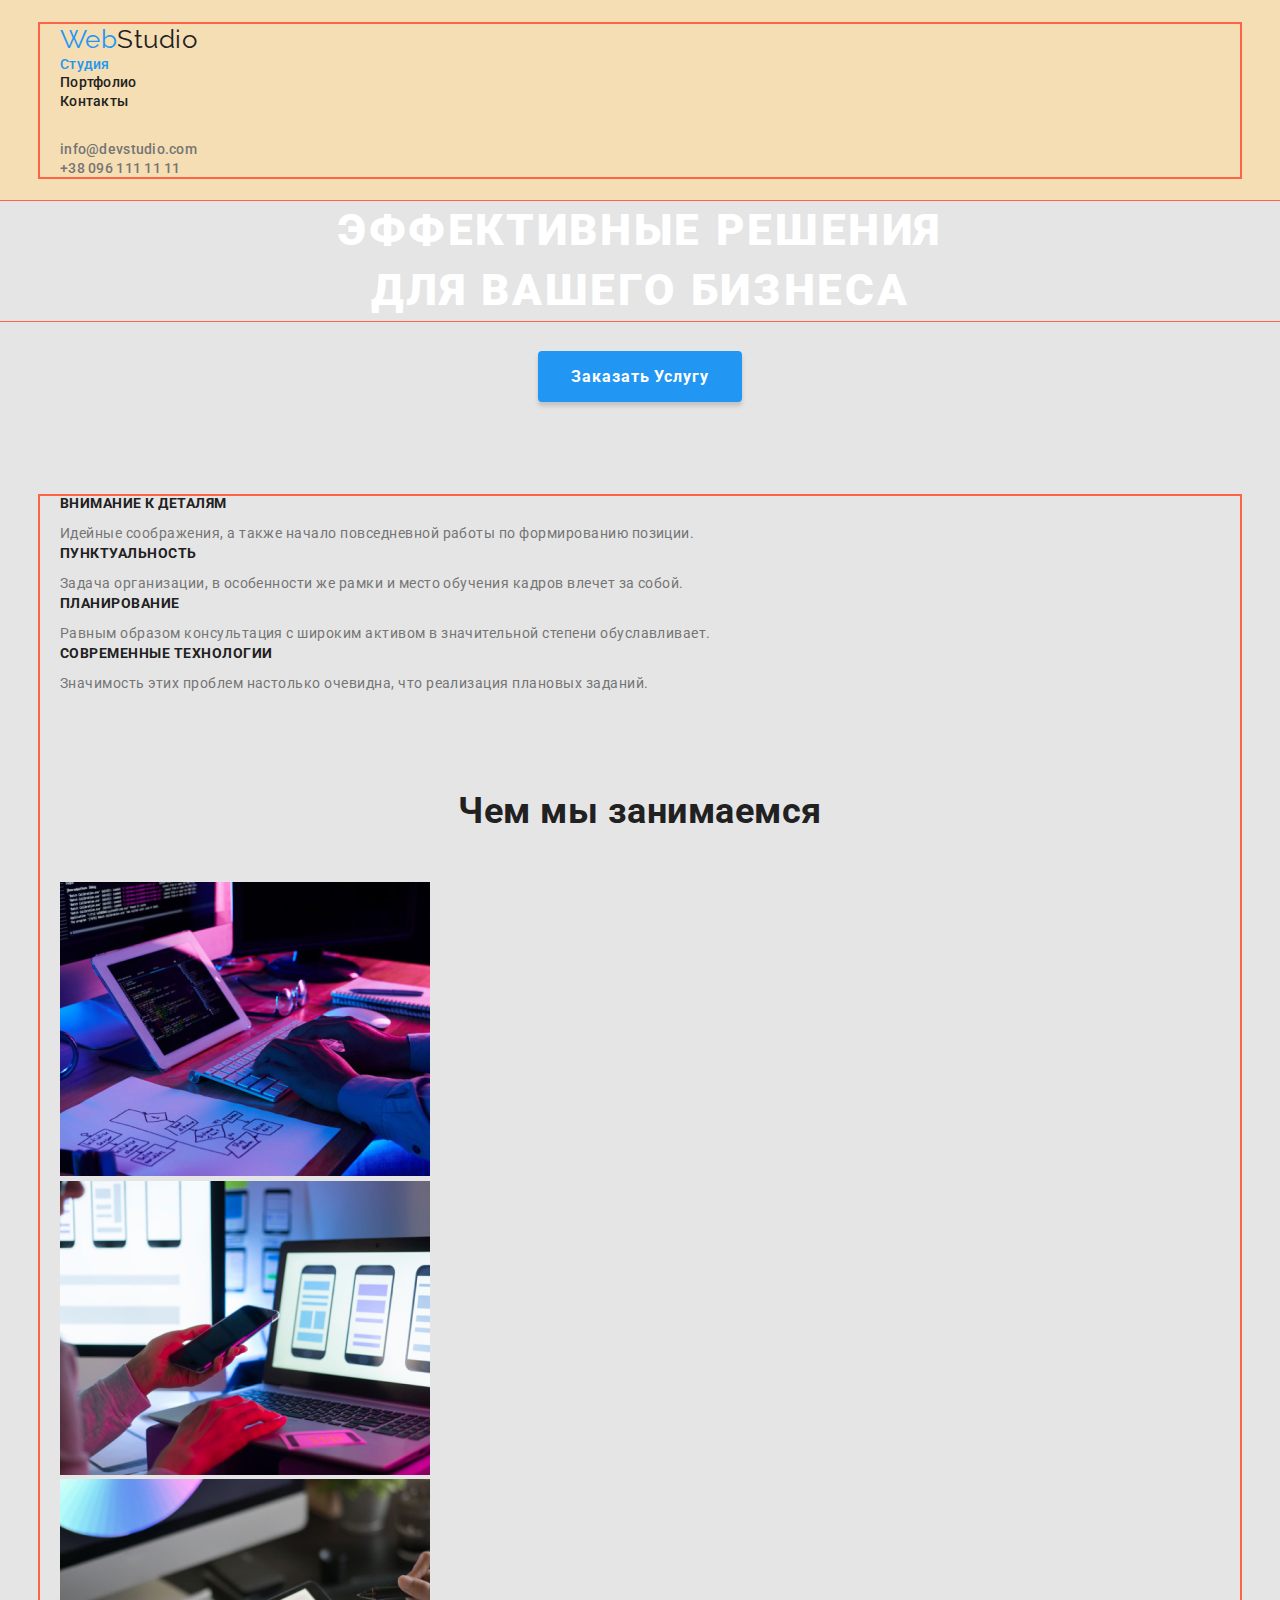
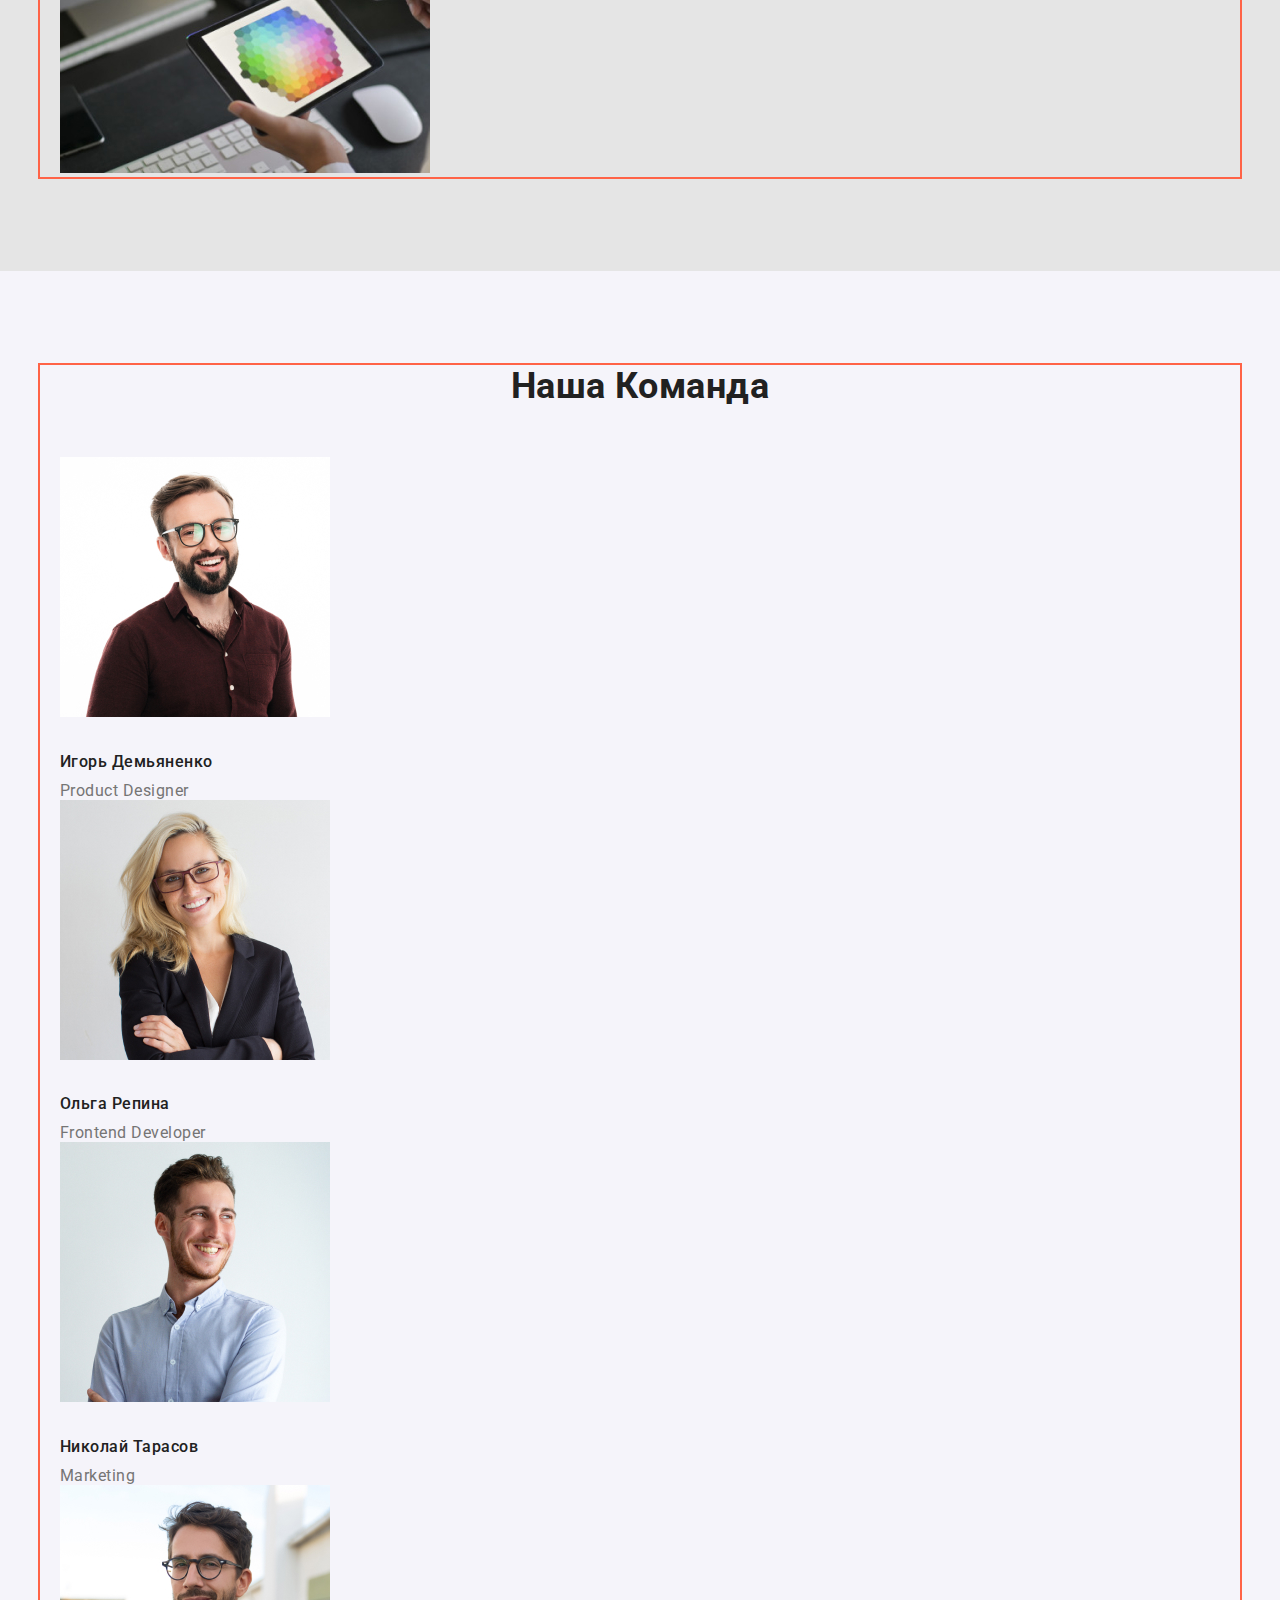
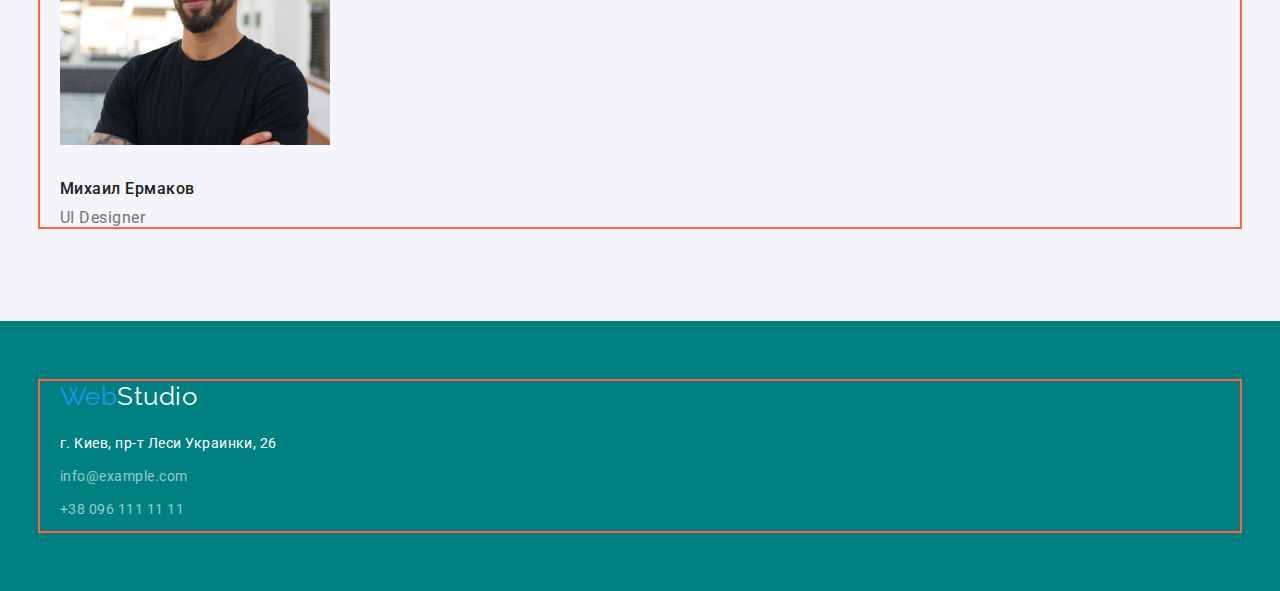
==== index.html @ 18d510da "Геометрия начата" ====
<!DOCTYPE html>
<html lang="ru">
	<head>
		<meta charset="UTF-8" />
		<meta name="viewport" content="width=device-width, initial-scale=1.0" />
		<title>Студия</title>

		<!-- Шрифты -->
		<link
			href="https://fonts.googleapis.com/css2?family=Raleway:wght@700&family=Roboto:wght@400;500;700;900&display=swap"
			rel="stylesheet"
		/>
		<!-- Нормализатор стилей -->
		<link
			rel="stylesheet"
			href="https://cdnjs.cloudflare.com/ajax/libs/modern-normalize/0.7.0/modern-normalize.min.css"
		/>

		<!-- Мои стили -->
		<link rel="stylesheet" href="./css/styles.css" />
	</head>

	<body>
		<!-- Шапка сайта -->
		<header class="page-header">
			<!-- Нав - это всегда про ссылки на секции этой или других страниц -->
			<div class="container">
				<nav class="navbar">
					<!-- Логотип, всегда ссылка -->
					<a href="./index.html" class="logo"> Web<span class="logo header">Studio</span> </a>

					<!-- Ссылки на другие страницы или разделы текущей -->
					<ul class="site-nav">
						<li><a href="./index.html" class="link current">Студия</a></li>
						<li><a href="./portfolio.html" class="link">Портфолио</a></li>
						<li><a href="" class="link">Контакты</a></li>
					</ul>
				</nav>

				<!-- Контактные Данные в шапке, это не нав, потому что не ссылки на секции -->
				<ul class="contacts-nav">
					<li>
						<a href="mailto:info@devstudio.com" class="link">info@devstudio.com</a>
					</li>
					<li><a href="tel:+380961111111" class="link">+38 096 111 11 11</a></li>
				</ul>
			</div>
		</header>

		<!-- Уникальный контент сайта -->
		<main>
			<!-- Герой -->
			<section class="hero">
				<h1 class="hero-title">
					Эффективные решения
					<br />
					для вашего бизнеса
				</h1>
				<!-- <button type="button">Заказать Услугу</button> -->
				<a href="" class="btn">Заказать Услугу</a>
				<!-- <button type="button">Заказать Услугу</button> -->
			</section>

			<!-- Features  -->
			<section class="section features">
				<h2 class="section-title is-hidden">Наши Преимущества</h2>

				<!-- <div class="container"> -->
				<div class="container">
					<ul class="feature-list">
						<li>
							<h3 class="title">Внимание к деталям</h3>
							<p>
								Идейные соображения, а также начало повседневной работы по формированию позиции.
							</p>
						</li>
						<li>
							<h3 class="title">Пунктуальность</h3>
							<p>
								Задача организации, в особенности же рамки и место обучения кадров влечет за собой.
							</p>
						</li>
						<li>
							<h3 class="title">Планирование</h3>
							<p>
								Равным образом консультация с широким активом в значительной степени обуславливает.
							</p>
						</li>
						<li>
							<h3 class="title">Современные технологии</h3>
							<p>
								Значимость этих проблем настолько очевидна, что реализация плановых заданий.
							</p>
						</li>
					</ul>

					<h2 class="section-title">Чем мы занимаемся</h2>
					<ul>
						<li>
							<img src="./images/code.jpg" alt="Пишем код" width="370" height="294" />
						</li>
						<li>
							<img src="./images/adapt.jpg" alt="Адаптируем под смартфоны и планшеты" width="370" height="294" />
						</li>
						<li>
							<img src="./images/color.jpg" alt="Подбираем цветовое решение" width="370" height="294" />
						</li>
					</ul>
				</div>
				<!-- </div> -->
			</section>

			<!-- Чем Занимаемся -->
			<!-- <section class="section wedo">
				<div class="container">
					<h2 class="section-title">Чем мы занимаемся</h2>
					<ul>
						<li>
							<img src="./images/code.jpg" alt="Пишем код" width="370" height="294" />
						</li>
						<li>
							<img src="./images/adapt.jpg" alt="Адаптируем под смартфоны и планшеты" width="370" height="294" />
						</li>
						<li>
							<img src="./images/color.jpg" alt="Подбираем цветовое решение" width="370" height="294" />
						</li>
					</ul>
				</div>
			</section> -->

			<!-- !!!!!!если набрать a.cool-teg, ты тегу сразу дается класс!! -->

			<!-- НАША КОМАНДА!  -->
			<section class="section team">
				<div class="container">
					<h2 class="section-title">Наша Команда</h2>

					<ul class="team-list">
						<li>
							<img src="./images/igor.jpg" width="270" height="260" alt="Игорь Демьяненко" />
							<h3 class="title">Игорь Демьяненко</h3>
							<p lang="en">Product Designer</p>
						</li>
						<li>
							<img src="./images/olga.jpg" width="270" height="260" alt="Ольга Репина" />
							<h3 class="title">Ольга Репина</h3>
							<p lang="en">Frontend Developer</p>
						</li>
						<li>
							<img src="./images/kolya.jpg" width="270" height="260" alt="Николай Тарасов" />
							<h3 class="title">Николай Тарасов</h3>
							<p lang="en">Marketing</p>
						</li>
						<li>
							<img src="./images/misha.jpg" width="270" height="260" alt="Михаил Ермаков" />
							<h3 class="title">Михаил Ермаков</h3>
							<p lang="en">UI Designer</p>
						</li>
					</ul>
				</div>
			</section>
		</main>

		<!-- Футер -->
		<!-- Я добавил ариа ссылку, которая используется в иконках-ссылках, когда нет текста, но нужно описание. Текст после ариа ссылки не читается обычно никакой ассистивной программой -->
		<footer class="footbar">
			<div class="container">
				<a href="./index.html" class="logo" aria-label="main page link"> Web<span class="logo footer">Studio</span> </a>

				<address class="footer-links">
					<span class="coord">
						г. Киев, пр-т Леси Украинки, 26
					</span>

					<ul>
						<li><a href="mailto:info@example.com" class="title">info@example.com</a></li>

						<li><a href="tel:+380961111111" class="title">+38 096 111 11 11</a></li>
					</ul>
				</address>
			</div>
		</footer>
	</body>
</html>
---- css/styles.css ----
*,
*::before,
*::after {
	box-sizing: border-box;
}

:root {
	--primary-text-color: #757575;
	--title-text-color: #212121;
	--accent-color: #2196f3;
	--white-color: #ffffff;
	--button-bcg: #f5f4fa;
}

body {
	background-color: #e5e5e5fd;
	color: var(--primary-text-color);

	font-family: roboto, sans-serif;
	letter-spacing: 0.03em;
}

/* это сброс маркеров для всех списков вообще */
ul {
	margin: 0px;
	padding: 0px;
	list-style: none;
}
/* можно через классы .list задавать тот же сброс точек */

.is-hidden {
	display: none;
}

/* Special Container */

.container {
	margin-left: auto;
	margin-right: auto;
	padding-left: 20px;
	padding-right: 20px;
	width: 1200px;
	outline: 2px solid tomato;
}

/* Page header */

.page-header {
	background-color: wheat;
	padding-top: 24px;
	padding-bottom: 24px;
}

/* Logo */

.logo {
	font-family: "Raleway", sans-serif;
	color: var(--accent-color);

	font-size: 26px;
	line-height: 1.19;
	text-decoration: none;
}

.logo.header {
	color: var(--title-text-color);
	font-size: 26px;
}

.logo.footer {
	color: var(--white-color);
}

/* Site Nav */

.navbar {
	margin-bottom: 30px;
}

.site-nav .link {
	color: var(--title-text-color);

	font-weight: 500;
	font-size: 14px;
	line-height: 1.14;
	letter-spacing: 0.02em;
	text-decoration: none;
}

.site-nav .link:hover,
.site-nav .link:focus {
	color: var(--accent-color);
}

.site-nav .link.current {
	color: var(--accent-color);
}

.contacts-nav .link {
	color: var(--primary-text-color);

	font-weight: 500;
	font-size: 14px;
	line-height: 1.14;
	letter-spacing: 0.02em;
	text-decoration: none;
}

.contacts-nav .link:hover {
	color: var(--accent-color);
}

/* Hero css */

.hero {
	text-align: center;
}

.hero-title {
	color: var(--white-color);

	font-weight: 900;
	font-size: 44px;
	line-height: 1.36;
	text-transform: uppercase;
	letter-spacing: 0.06em;

	margin-top: 0px;
	margin-bottom: 30px;
	outline: 1px solid tomato;
}

.btn {
	color: var(--white-color);
	background-color: var(--accent-color);

	font-weight: 700;
	font-size: 16px;
	line-height: 1.87;
	letter-spacing: 0.06em;

	display: inline-block;
	text-decoration: none;
	padding: 10px 32px;
	border-radius: 4px;
	min-width: 204px;
	border: 1px solid transparent;
	box-shadow: 0px 4px 4px rgba(0, 0, 0, 0.15);
}

/* Features */

/* .section.features {
	padding-top: 94px;
	padding-bottom: 94px;
} */

.feature-list {
	margin-top: 0px;
	margin-bottom: 94px;
}

.feature-list .title {
	color: var(--title-text-color);

	font-weight: 700;
	font-size: 14px;
	line-height: 1.14;
	text-transform: uppercase;

	margin-top: 0px;
	margin-bottom: 10px;
}

.feature-list p {
	font-size: 14px;
	line-height: 1.71;

	margin-top: 0px;
	margin-bottom: 0px;
}

/* What We Do and Team Headers*/

.section-title {
	color: var(--title-text-color);

	font-weight: 700;
	font-size: 36px;
	line-height: 1.17;
	text-align: center;

	margin-top: 0px;
	margin-bottom: 50px;
}

/* Section Team*/

.section {
	padding-top: 94px;
	padding-bottom: 94px;
}

.team-list img {
	margin-bottom: 30px;
}

.team-list .title {
	color: var(--title-text-color);

	font-weight: 500;
	font-size: 16px;
	line-height: 1.19;
	/* text-align: center; */

	margin-top: 0px;
	margin-bottom: 10px;
}

.team-list p {
	font-size: 16px;
	line-height: 1.19;
	/* text-align: center; */

	margin-top: 0px;
	margin-bottom: 0px;
}

.team {
	background-color: var(--button-bcg);
}

/* Buttons Filters */

.buttons button {
	color: var(--title-text-color);
	background-color: var(--button-bcg);

	font-family: inherit;
	font-weight: 500;
	font-size: 16px;
	line-height: 1.62;

	/* display: inline-block; */
	padding: 6px 22px;
	border-radius: 4px;
}

.buttons button:hover,
.buttons button:focus {
	color: var(--white-color);
	background-color: var(--accent-color);
}

/* если несколько кнопок то в главном селекторе выстраивается шрифты и рамки и так далее, а во второстепенных .button.primary .button.secondary - выстраиваются отличающиеся цвета */

/* Portfolio */

.portfolio-list .title {
	color: var(--title-text-color);

	font-weight: 700;
	font-size: 18px;
	line-height: 2;
	letter-spacing: 0.06em;
}

.portfolio-links a {
	color: var(--primary-text-color);

	font-size: 16px;
	line-height: 1.87;
	text-decoration: none;
}

/* Footer */

.footbar {
	background-color: teal;
	padding-top: 60px;
	padding-bottom: 60px;
}

.footbar a {
	display: inline-block;
	margin-bottom: 20px;
}

.footer-links a,
.coord {
	display: inline-block;
	margin-top: 0px;
	margin-bottom: 9px;
}

.footer-links .coord {
	color: #ffffff;

	font-style: normal;
	font-size: 14px;
	line-height: 1.71;
}

.footer-links .title {
	color: rgba(255, 255, 255, 0.6);

	font-style: normal;
	font-size: 14px;
	line-height: 1.71;
	text-decoration: none;
}

/* Experiments */
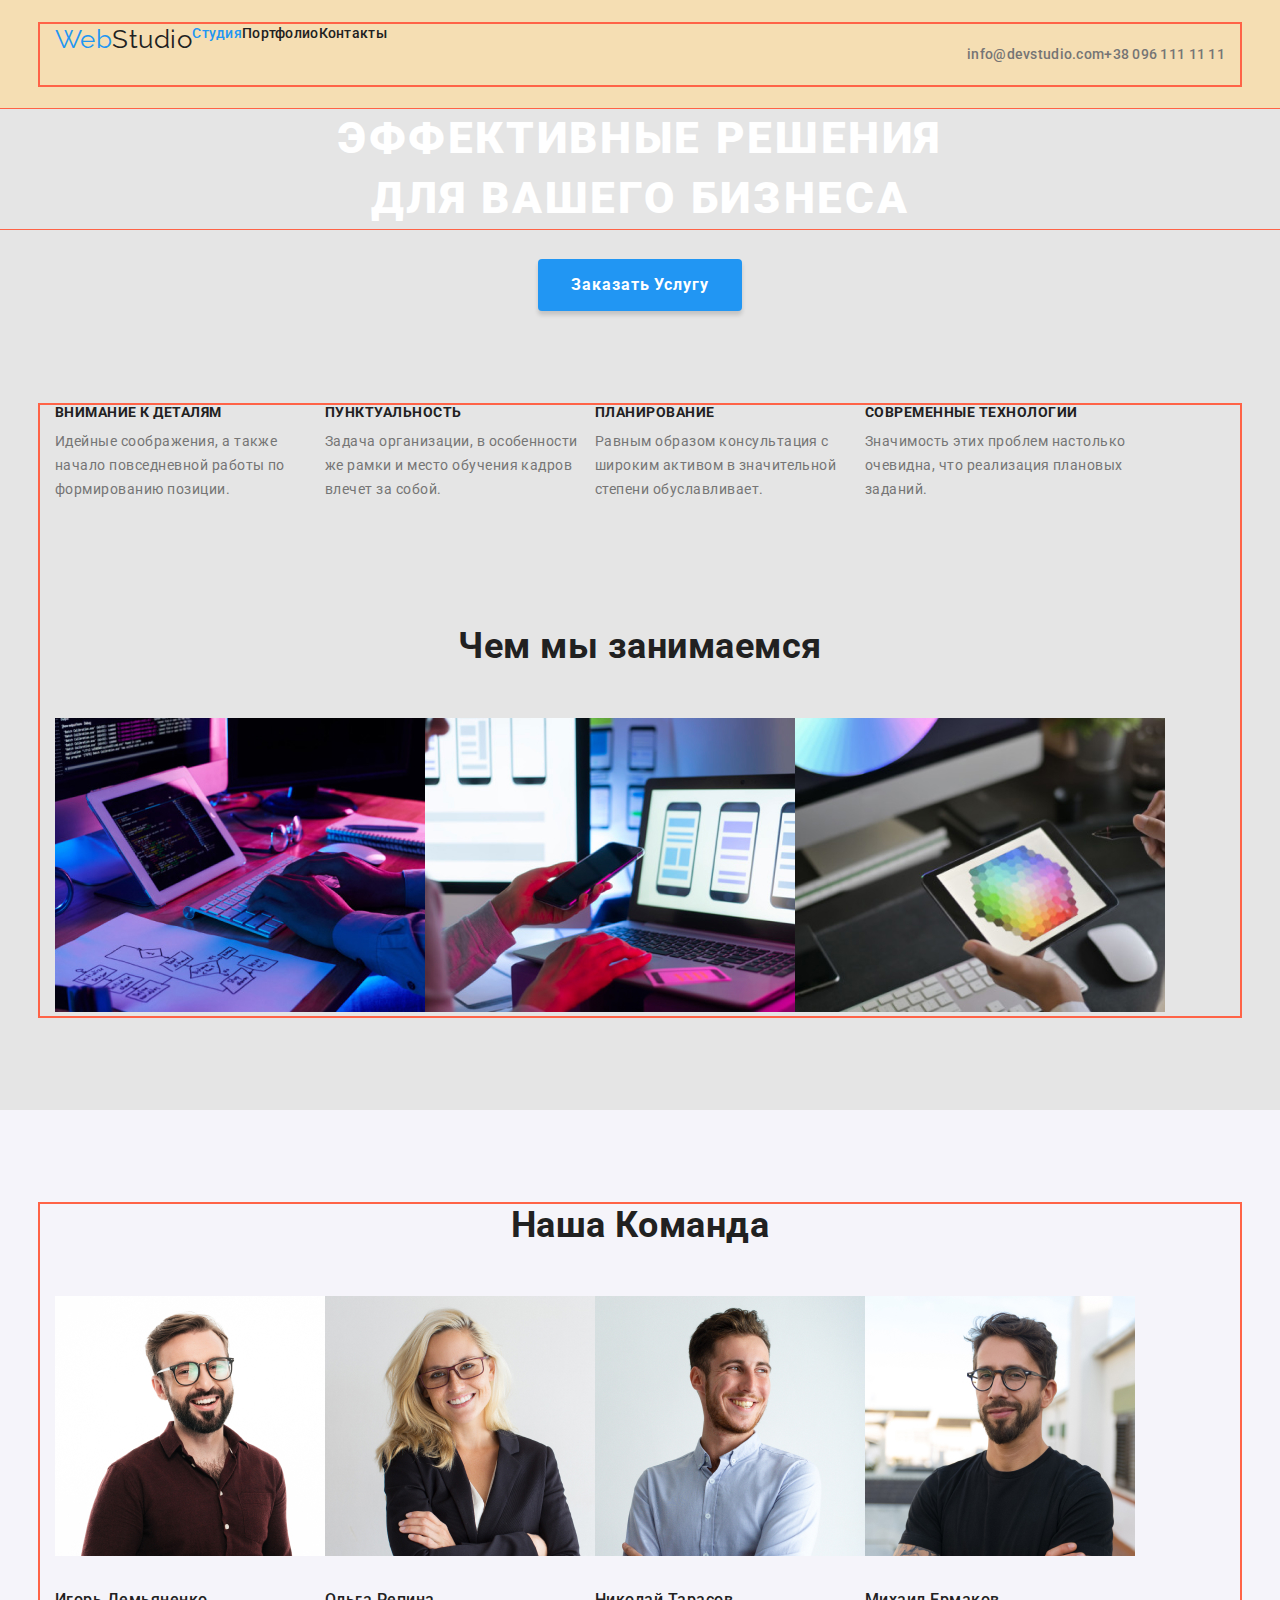
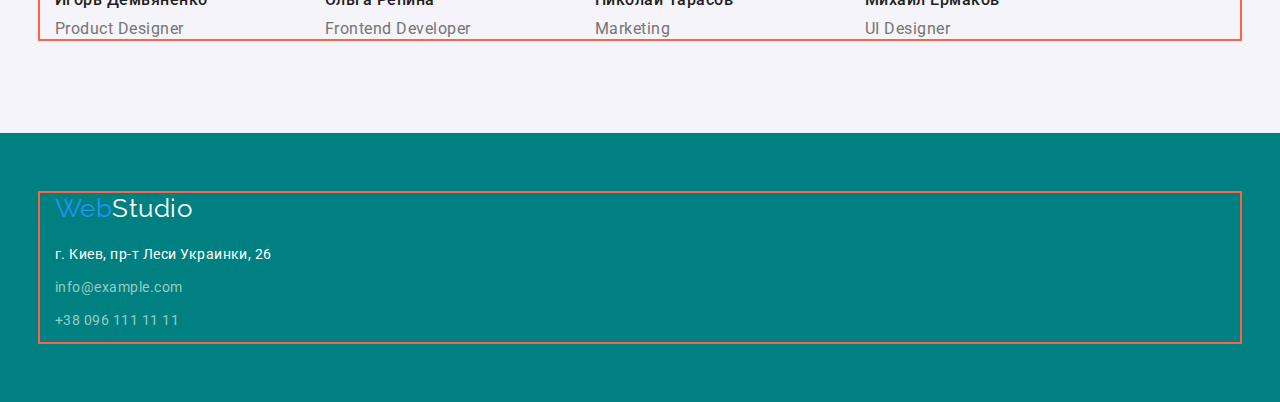
==== commit 82e70ffe: "Само-Флексы, до Репеты" ====
--- a/index.html
+++ b/index.html
@@ -24,7 +24,7 @@
 		<!-- Шапка сайта -->
 		<header class="page-header">
 			<!-- Нав - это всегда про ссылки на секции этой или других страниц -->
-			<div class="container">
+			<div class="nav-container">
 				<nav class="navbar">
 					<!-- Логотип, всегда ссылка -->
 					<a href="./index.html" class="logo"> Web<span class="logo header">Studio</span> </a>
@@ -95,7 +95,7 @@
 					</ul>
 
 					<h2 class="section-title">Чем мы занимаемся</h2>
-					<ul>
+					<ul class="images">
 						<li>
 							<img src="./images/code.jpg" alt="Пишем код" width="370" height="294" />
 						</li>
--- a/css/styles.css
+++ b/css/styles.css
@@ -37,8 +37,8 @@
 .container {
 	margin-left: auto;
 	margin-right: auto;
-	padding-left: 20px;
-	padding-right: 20px;
+	padding-left: 15px;
+	padding-right: 15px;
 	width: 1200px;
 	outline: 2px solid tomato;
 }
@@ -60,6 +60,8 @@
 	font-size: 26px;
 	line-height: 1.19;
 	text-decoration: none;
+
+	/* display: inline-block; */
 }
 
 .logo.header {
@@ -73,8 +75,27 @@
 
 /* Site Nav */
 
+.nav-container {
+	margin-left: auto;
+	margin-right: auto;
+	padding-left: 15px;
+	padding-right: 15px;
+	width: 1200px;
+	outline: 2px solid tomato;
+
+	display: flex;
+	justify-content: space-between;
+	align-items: center;
+}
+
 .navbar {
 	margin-bottom: 30px;
+	display: flex;
+	/* align-items: center; */
+}
+
+.site-nav {
+	display: flex;
 }
 
 .site-nav .link {
@@ -94,6 +115,10 @@
 
 .site-nav .link.current {
 	color: var(--accent-color);
+}
+
+.contacts-nav {
+	display: flex;
 }
 
 .contacts-nav .link {
@@ -158,6 +183,14 @@
 .feature-list {
 	margin-top: 0px;
 	margin-bottom: 94px;
+
+	display: flex;
+	flex-direction: row;
+}
+
+.feature-list p {
+	max-width: 270px;
+	min-height: 101px;
 }
 
 .feature-list .title {
@@ -194,6 +227,10 @@
 	margin-bottom: 50px;
 }
 
+.images {
+	display: flex;
+}
+
 /* Section Team*/
 
 .section {
@@ -201,6 +238,10 @@
 	padding-bottom: 94px;
 }
 
+/* .wedo {
+	padding-top: 0px;
+} */
+
 .team-list img {
 	margin-bottom: 30px;
 }
@@ -226,11 +267,21 @@
 	margin-bottom: 0px;
 }
 
-.team {
+.section.team {
 	background-color: var(--button-bcg);
 }
 
+.team-list {
+	display: flex;
+}
+
 /* Buttons Filters */
+
+.buttons {
+	display: flex;
+	justify-content: center;
+	margin-bottom: 50px;
+}
 
 .buttons button {
 	color: var(--title-text-color);
@@ -256,6 +307,13 @@
 
 /* Portfolio */
 
+.portfolio-list {
+	display: flex;
+	justify-content: space-between;
+	flex-wrap: wrap;
+	max-width: 1200px;
+}
+
 .portfolio-list .title {
 	color: var(--title-text-color);
 
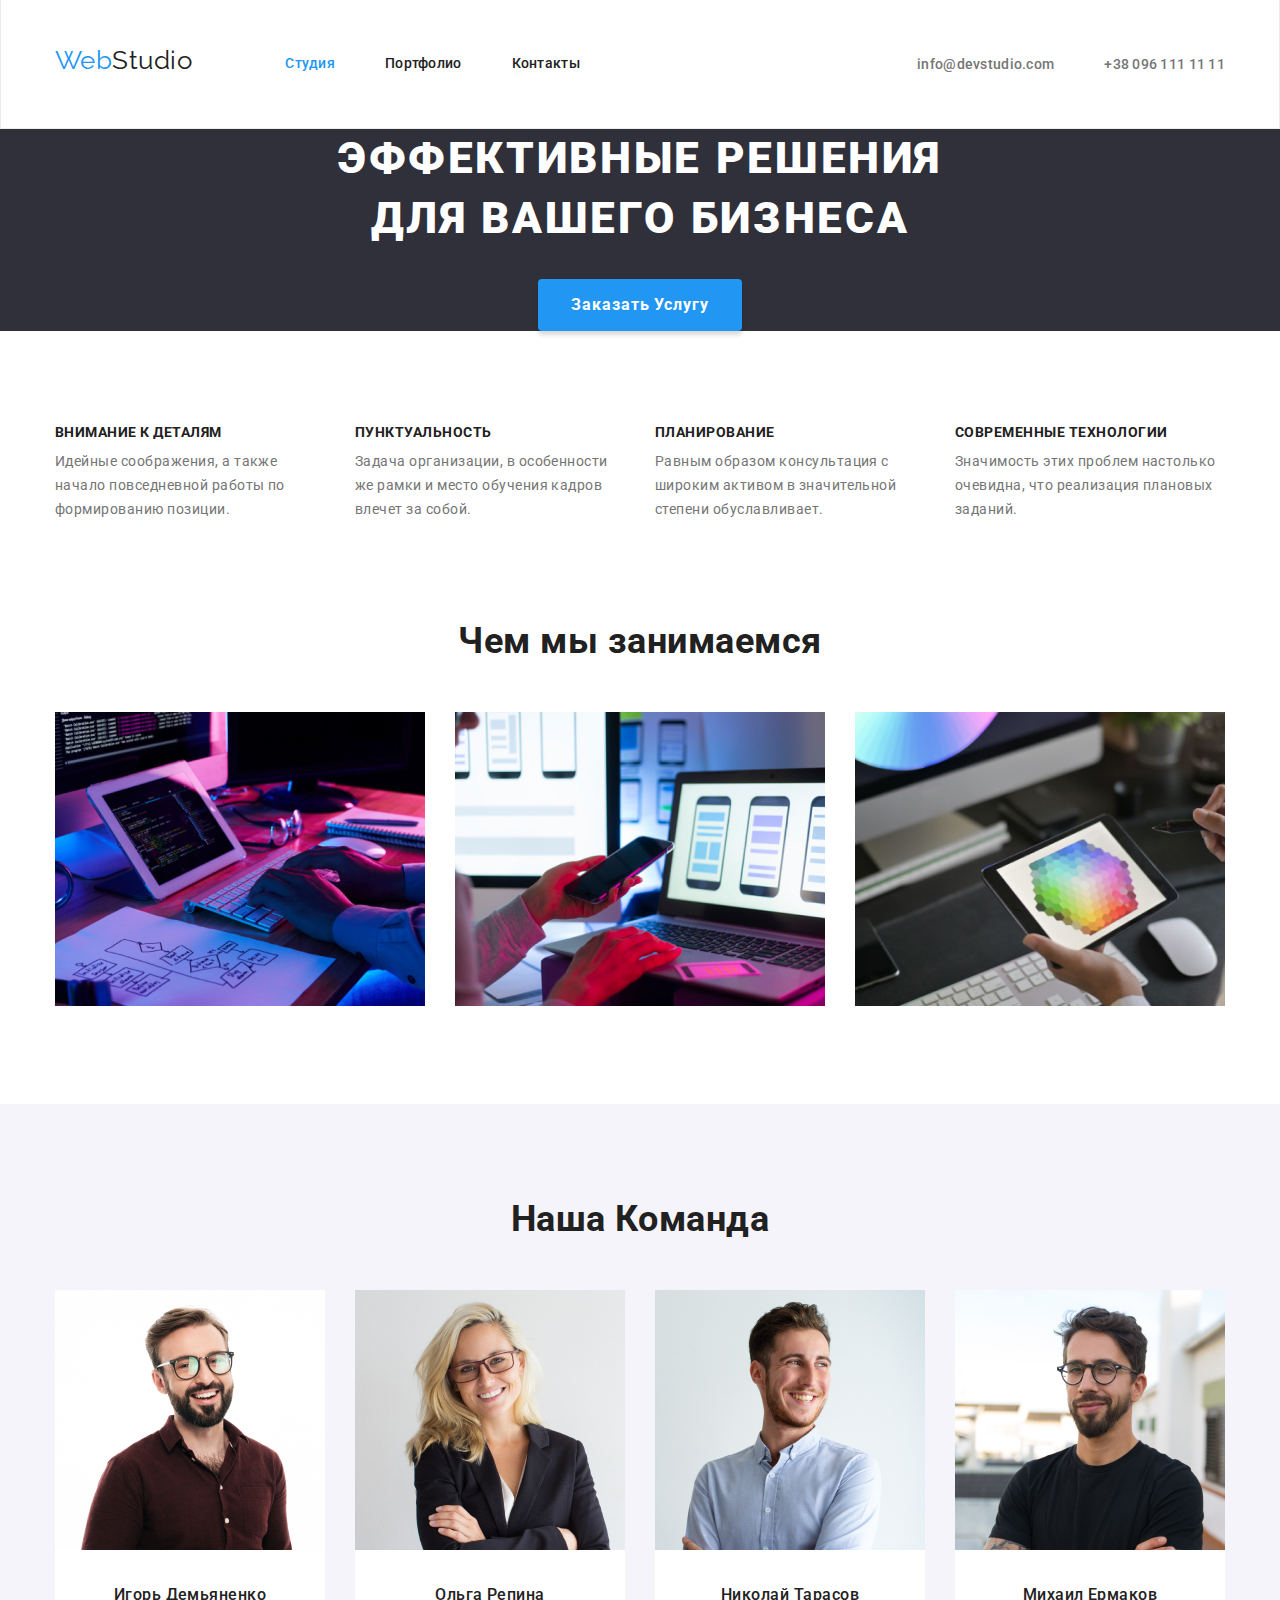
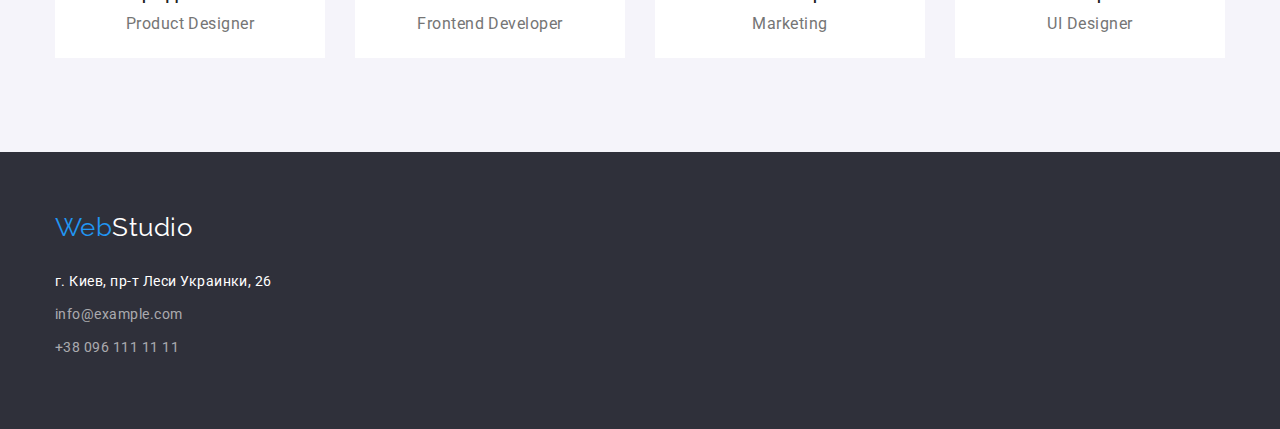
==== commit 2a1e50f6: "3 ДЗ оформлено, Репета не дослушан" ====
--- a/index.html
+++ b/index.html
@@ -6,8 +6,10 @@
 		<title>Студия</title>
 
 		<!-- Шрифты -->
+		<link rel="dns-prefetch" href="//fonts.googleapis.com" />
+		<link rel="preconnect" href="https://fonts.gstatic.com/" crossorigin />
 		<link
-			href="https://fonts.googleapis.com/css2?family=Raleway:wght@700&family=Roboto:wght@400;500;700;900&display=swap"
+			href="https://fonts.googleapis.com/css2?family=Raleway:wght@700&family=Roboto:wght@400;500;700;900&display=fallback"
 			rel="stylesheet"
 		/>
 		<!-- Нормализатор стилей -->
@@ -31,18 +33,18 @@
 
 					<!-- Ссылки на другие страницы или разделы текущей -->
 					<ul class="site-nav">
-						<li><a href="./index.html" class="link current">Студия</a></li>
-						<li><a href="./portfolio.html" class="link">Портфолио</a></li>
-						<li><a href="" class="link">Контакты</a></li>
+						<li class="item"><a href="./index.html" class="link current">Студия</a></li>
+						<li class="item"><a href="./portfolio.html" class="link">Портфолио</a></li>
+						<li class="item"><a href="" class="link">Контакты</a></li>
 					</ul>
 				</nav>
 
 				<!-- Контактные Данные в шапке, это не нав, потому что не ссылки на секции -->
 				<ul class="contacts-nav">
-					<li>
+					<li class="item">
 						<a href="mailto:info@devstudio.com" class="link">info@devstudio.com</a>
 					</li>
-					<li><a href="tel:+380961111111" class="link">+38 096 111 11 11</a></li>
+					<li class="item"><a href="tel:+380961111111" class="link">+38 096 111 11 11</a></li>
 				</ul>
 			</div>
 		</header>
@@ -63,30 +65,29 @@
 
 			<!-- Features  -->
 			<section class="section features">
+				<!-- <div class="container"> -->
 				<h2 class="section-title is-hidden">Наши Преимущества</h2>
-
-				<!-- <div class="container"> -->
 				<div class="container">
 					<ul class="feature-list">
-						<li>
+						<li class="item">
 							<h3 class="title">Внимание к деталям</h3>
 							<p>
 								Идейные соображения, а также начало повседневной работы по формированию позиции.
 							</p>
 						</li>
-						<li>
+						<li class="item">
 							<h3 class="title">Пунктуальность</h3>
 							<p>
 								Задача организации, в особенности же рамки и место обучения кадров влечет за собой.
 							</p>
 						</li>
-						<li>
+						<li class="item">
 							<h3 class="title">Планирование</h3>
 							<p>
 								Равным образом консультация с широким активом в значительной степени обуславливает.
 							</p>
 						</li>
-						<li>
+						<li class="item">
 							<h3 class="title">Современные технологии</h3>
 							<p>
 								Значимость этих проблем настолько очевидна, что реализация плановых заданий.
@@ -96,13 +97,13 @@
 
 					<h2 class="section-title">Чем мы занимаемся</h2>
 					<ul class="images">
-						<li>
+						<li class="item">
 							<img src="./images/code.jpg" alt="Пишем код" width="370" height="294" />
 						</li>
-						<li>
+						<li class="item">
 							<img src="./images/adapt.jpg" alt="Адаптируем под смартфоны и планшеты" width="370" height="294" />
 						</li>
-						<li>
+						<li class="item">
 							<img src="./images/color.jpg" alt="Подбираем цветовое решение" width="370" height="294" />
 						</li>
 					</ul>
@@ -136,22 +137,22 @@
 					<h2 class="section-title">Наша Команда</h2>
 
 					<ul class="team-list">
-						<li>
+						<li class="item">
 							<img src="./images/igor.jpg" width="270" height="260" alt="Игорь Демьяненко" />
 							<h3 class="title">Игорь Демьяненко</h3>
 							<p lang="en">Product Designer</p>
 						</li>
-						<li>
+						<li class="item">
 							<img src="./images/olga.jpg" width="270" height="260" alt="Ольга Репина" />
 							<h3 class="title">Ольга Репина</h3>
 							<p lang="en">Frontend Developer</p>
 						</li>
-						<li>
+						<li class="item">
 							<img src="./images/kolya.jpg" width="270" height="260" alt="Николай Тарасов" />
 							<h3 class="title">Николай Тарасов</h3>
 							<p lang="en">Marketing</p>
 						</li>
-						<li>
+						<li class="item">
 							<img src="./images/misha.jpg" width="270" height="260" alt="Михаил Ермаков" />
 							<h3 class="title">Михаил Ермаков</h3>
 							<p lang="en">UI Designer</p>
--- a/css/styles.css
+++ b/css/styles.css
@@ -10,17 +10,19 @@
 	--accent-color: #2196f3;
 	--white-color: #ffffff;
 	--button-bcg: #f5f4fa;
+	--footer-color: #2f303a;
+	--header-stroke: #ececec;
 }
 
 body {
-	background-color: #e5e5e5fd;
+	background-color: var(--white-color);
 	color: var(--primary-text-color);
 
 	font-family: roboto, sans-serif;
 	letter-spacing: 0.03em;
 }
 
-/* это сброс маркеров для всех списков вообще */
+/* Утилиты, это сброс маркеров для всех списков вообще */
 ul {
 	margin: 0px;
 	padding: 0px;
@@ -40,28 +42,33 @@
 	padding-left: 15px;
 	padding-right: 15px;
 	width: 1200px;
-	outline: 2px solid tomato;
+	/* outline: 2px solid tomato; */
 }
 
 /* Page header */
 
 .page-header {
-	background-color: wheat;
+	/* background-color: wheat; */
 	padding-top: 24px;
 	padding-bottom: 24px;
+	border: 1px solid var(--header-stroke);
+	border-top: 0px;
 }
 
 /* Logo */
 
 .logo {
+	/* display: inline-block; */
+	/* Костыль, так как логотип нижу ссылок странице даже на дизайнерском макете */
+	padding-bottom: 7px;
+
 	font-family: "Raleway", sans-serif;
 	color: var(--accent-color);
 
 	font-size: 26px;
 	line-height: 1.19;
 	text-decoration: none;
-
-	/* display: inline-block; */
+	/* outline: 1px solid tomato; */
 }
 
 .logo.header {
@@ -73,32 +80,59 @@
 	color: var(--white-color);
 }
 
-/* Site Nav */
+/* Site Nav All in One*/
 
 .nav-container {
+	display: flex;
+	align-items: center;
+
 	margin-left: auto;
 	margin-right: auto;
 	padding-left: 15px;
 	padding-right: 15px;
 	width: 1200px;
-	outline: 2px solid tomato;
-
-	display: flex;
-	justify-content: space-between;
+
+	/* outline: 2px solid tomato; */
+}
+
+.nav-container .item + .item {
+	margin-left: 50px;
+}
+
+.navbar {
+	/* margin-bottom: 30px; */
+	display: flex;
 	align-items: center;
 }
 
-.navbar {
-	margin-bottom: 30px;
-	display: flex;
-	/* align-items: center; */
-}
-
 .site-nav {
 	display: flex;
-}
+	/* outline: 1px solid tomato; */
+	margin-left: 93px;
+}
+
+/* Олд Скул метод исключения элементов, все последующие item применяется действие, если они стоят перед первым item, к нему действие не применяется, перед ним никого нет */
+
+/* В данном случае работает на всех списки, в каждом списке исключается первый элемент - круто! */
+
+/* Переношу это в главный нав-контейнер */
+
+/* .nav-container .item + .item {
+	margin-left: 50px;
+} */
+
+/* Современный вариант исключения элементов
+ */
+/* .site-nav .item:not(:last-child) {
+	outline: 1px solid tomato;
+	margin-right: 50px;
+} */
 
 .site-nav .link {
+	display: block;
+	padding-top: 32px;
+	padding-bottom: 32px;
+
 	color: var(--title-text-color);
 
 	font-weight: 500;
@@ -119,6 +153,7 @@
 
 .contacts-nav {
 	display: flex;
+	margin-left: auto;
 }
 
 .contacts-nav .link {
@@ -139,9 +174,15 @@
 
 .hero {
 	text-align: center;
+
+	background-color: var(--footer-color);
 }
 
 .hero-title {
+	margin-top: 0px;
+	margin-bottom: 30px;
+	/* outline: 1px solid tomato; */
+
 	color: var(--white-color);
 
 	font-weight: 900;
@@ -149,28 +190,24 @@
 	line-height: 1.36;
 	text-transform: uppercase;
 	letter-spacing: 0.06em;
-
-	margin-top: 0px;
-	margin-bottom: 30px;
-	outline: 1px solid tomato;
 }
 
 .btn {
-	color: var(--white-color);
-	background-color: var(--accent-color);
-
-	font-weight: 700;
-	font-size: 16px;
-	line-height: 1.87;
-	letter-spacing: 0.06em;
-
 	display: inline-block;
-	text-decoration: none;
 	padding: 10px 32px;
 	border-radius: 4px;
 	min-width: 204px;
 	border: 1px solid transparent;
 	box-shadow: 0px 4px 4px rgba(0, 0, 0, 0.15);
+
+	color: var(--white-color);
+	background-color: var(--accent-color);
+
+	font-weight: 700;
+	font-size: 16px;
+	line-height: 1.87;
+	letter-spacing: 0.06em;
+	text-decoration: none;
 }
 
 /* Features */
@@ -185,50 +222,62 @@
 	margin-bottom: 94px;
 
 	display: flex;
-	flex-direction: row;
-}
-
-.feature-list p {
+}
+
+.feature-list .item {
+	width: 270px;
+	height: 101px;
+}
+
+.feature-list .item + .item {
+	margin-left: 30px;
+}
+
+/* .feature-list p {
 	max-width: 270px;
 	min-height: 101px;
-}
+} */
 
 .feature-list .title {
+	margin-top: 0px;
+	margin-bottom: 10px;
+
 	color: var(--title-text-color);
 
 	font-weight: 700;
 	font-size: 14px;
 	line-height: 1.14;
 	text-transform: uppercase;
-
-	margin-top: 0px;
-	margin-bottom: 10px;
 }
 
 .feature-list p {
+	margin-top: 0px;
+	margin-bottom: 0px;
+
 	font-size: 14px;
 	line-height: 1.71;
-
-	margin-top: 0px;
-	margin-bottom: 0px;
 }
 
 /* What We Do and Team Headers*/
 
 .section-title {
+	margin-top: 0px;
+	margin-bottom: 50px;
+
 	color: var(--title-text-color);
 
 	font-weight: 700;
 	font-size: 36px;
 	line-height: 1.17;
 	text-align: center;
-
-	margin-top: 0px;
-	margin-bottom: 50px;
 }
 
 .images {
 	display: flex;
+}
+
+.images .item + .item {
+	margin-left: 30px;
 }
 
 /* Section Team*/
@@ -238,33 +287,43 @@
 	padding-bottom: 94px;
 }
 
+.team-list .item {
+	background-color: #fff;
+	height: 368px;
+}
+
+.team-list .item + .item {
+	margin-left: 30px;
+}
+
 /* .wedo {
 	padding-top: 0px;
 } */
 
-.team-list img {
+/* .team-list img {
 	margin-bottom: 30px;
-}
+} */
 
 .team-list .title {
+	padding-top: 30px;
+	margin-top: 0px;
+	margin-bottom: 10px;
+
 	color: var(--title-text-color);
 
 	font-weight: 500;
 	font-size: 16px;
 	line-height: 1.19;
-	/* text-align: center; */
-
-	margin-top: 0px;
-	margin-bottom: 10px;
+	text-align: center;
 }
 
 .team-list p {
+	margin-top: 0px;
+	margin-bottom: 0px;
+
 	font-size: 16px;
 	line-height: 1.19;
-	/* text-align: center; */
-
-	margin-top: 0px;
-	margin-bottom: 0px;
+	text-align: center;
 }
 
 .section.team {
@@ -283,7 +342,15 @@
 	margin-bottom: 50px;
 }
 
+.buttons .button + .button {
+	margin-left: 8px;
+}
+
 .buttons button {
+	/* display: inline-block; */
+	padding: 6px 22px;
+	border-radius: 4px;
+
 	color: var(--title-text-color);
 	background-color: var(--button-bcg);
 
@@ -291,10 +358,6 @@
 	font-weight: 500;
 	font-size: 16px;
 	line-height: 1.62;
-
-	/* display: inline-block; */
-	padding: 6px 22px;
-	border-radius: 4px;
 }
 
 .buttons button:hover,
@@ -307,14 +370,54 @@
 
 /* Portfolio */
 
+.portfolio-list img {
+	display: block;
+}
+
 .portfolio-list {
 	display: flex;
-	justify-content: space-between;
+	/* background-color: teal; */
+	/* justify-content: space-between; */
 	flex-wrap: wrap;
-	max-width: 1200px;
-}
-
-.portfolio-list .title {
+	/* max-width: 1200px; */
+	margin: -15px;
+}
+
+/* calc (100% - кол-во марджинов в строке * значение марджина / количество элементов в строке) */
+
+.portfolio-links {
+	/* width: calc((100% - 60px) / 3); */
+	margin: 15px;
+	/* margin-right: 30px;
+	margin-bottom: 30px; */
+	width: 370px;
+	height: 404px;
+	/* background-color: tomato; */
+}
+
+/* Альтернатива, Вариация работы с оформлением флекса */
+
+/* .portfolio-links:not(:nth-child(3n)) {
+	margin-right: 30px;
+}
+
+.portfolio-links:not(:nth-last-child(-n + 3)) {
+	margin-bottom: 30px;
+} */
+
+/* .portfolio-links:nth-child(3n) {
+	margin-right: 0px;
+}
+
+.portfolio-links:nth-last-child(-n + 3) {
+	margin-bottom: 0px;
+} */
+
+.portfolio-links .title {
+	padding-left: 24px;
+	padding-right: 24px;
+	margin-top: 20px;
+	margin-bottom: 4px;
 	color: var(--title-text-color);
 
 	font-weight: 700;
@@ -323,6 +426,13 @@
 	letter-spacing: 0.06em;
 }
 
+.portfolio-links p {
+	margin-top: 0px;
+	margin-bottom: 20px;
+	padding-left: 24px;
+	padding-right: 24px;
+}
+
 .portfolio-links a {
 	color: var(--primary-text-color);
 
@@ -334,9 +444,10 @@
 /* Footer */
 
 .footbar {
-	background-color: teal;
 	padding-top: 60px;
 	padding-bottom: 60px;
+
+	background-color: var(--footer-color);
 }
 
 .footbar a {
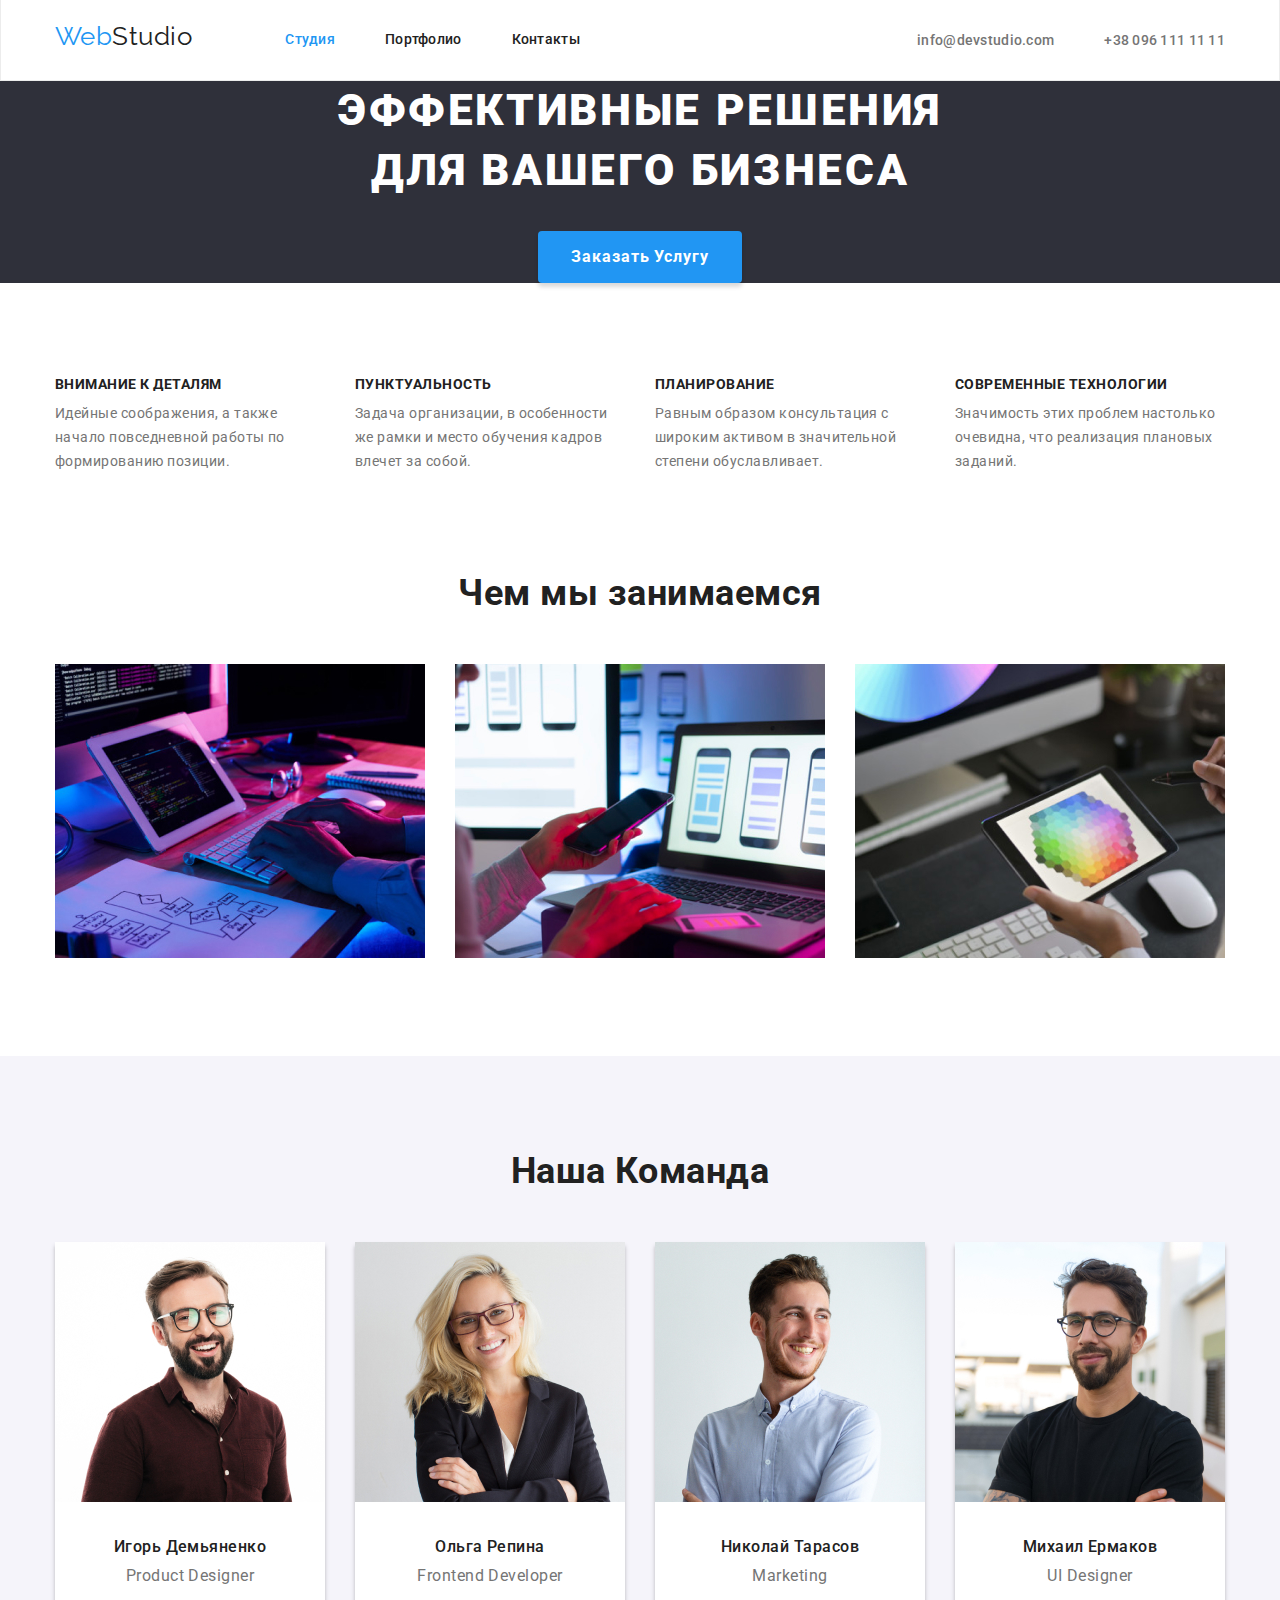
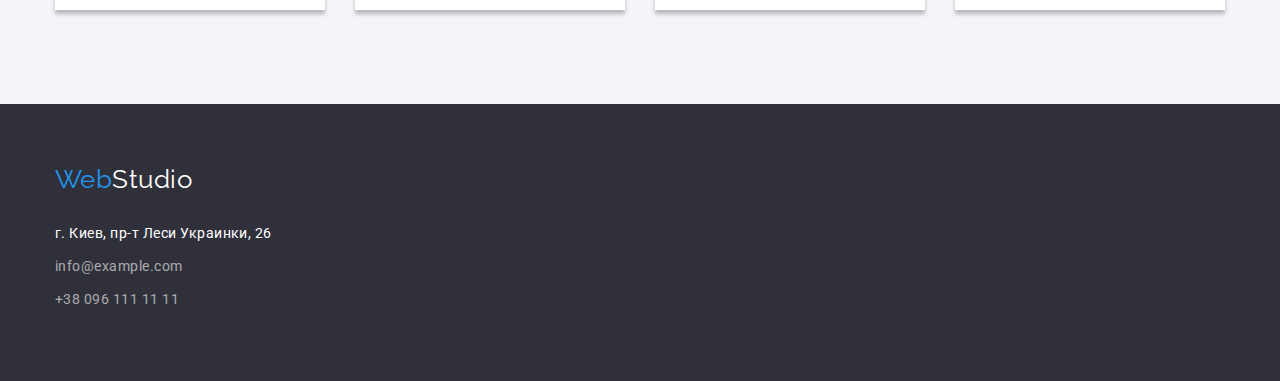
==== commit 5631619a: "Границы и тени" ====
--- a/index.html
+++ b/index.html
@@ -168,15 +168,15 @@
 			<div class="container">
 				<a href="./index.html" class="logo" aria-label="main page link"> Web<span class="logo footer">Studio</span> </a>
 
-				<address class="footer-links">
-					<span class="coord">
+				<address class="footer-address">
+					<span class="location">
 						г. Киев, пр-т Леси Украинки, 26
 					</span>
 
 					<ul>
-						<li><a href="mailto:info@example.com" class="title">info@example.com</a></li>
+						<li class="footer-link"><a href="mailto:info@example.com" class="title">info@example.com</a></li>
 
-						<li><a href="tel:+380961111111" class="title">+38 096 111 11 11</a></li>
+						<li class="footer-link"><a href="tel:+380961111111" class="title">+38 096 111 11 11</a></li>
 					</ul>
 				</address>
 			</div>
--- a/css/styles.css
+++ b/css/styles.css
@@ -12,6 +12,7 @@
 	--button-bcg: #f5f4fa;
 	--footer-color: #2f303a;
 	--header-stroke: #ececec;
+	--folio-border: #eeeeee;
 }
 
 body {
@@ -49,8 +50,8 @@
 
 .page-header {
 	/* background-color: wheat; */
-	padding-top: 24px;
-	padding-bottom: 24px;
+	/* padding-top: 24px;
+	padding-bottom: 24px; */
 	border: 1px solid var(--header-stroke);
 	border-top: 0px;
 }
@@ -288,6 +289,8 @@
 }
 
 .team-list .item {
+	box-shadow: 0px 4px 4px rgba(0, 0, 0, 0.25);
+
 	background-color: #fff;
 	height: 368px;
 }
@@ -388,6 +391,7 @@
 .portfolio-links {
 	/* width: calc((100% - 60px) / 3); */
 	margin: 15px;
+	border: 1px solid var(--folio-border);
 	/* margin-right: 30px;
 	margin-bottom: 30px; */
 	width: 370px;
@@ -455,14 +459,14 @@
 	margin-bottom: 20px;
 }
 
-.footer-links a,
-.coord {
+.footer-address a,
+.location {
 	display: inline-block;
 	margin-top: 0px;
 	margin-bottom: 9px;
 }
 
-.footer-links .coord {
+.footer-address .location {
 	color: #ffffff;
 
 	font-style: normal;
@@ -470,7 +474,7 @@
 	line-height: 1.71;
 }
 
-.footer-links .title {
+.footer-address .title {
 	color: rgba(255, 255, 255, 0.6);
 
 	font-style: normal;
@@ -479,4 +483,8 @@
 	text-decoration: none;
 }
 
+.footer-address .title:hover {
+	color: var(--accent-color);
+}
+
 /* Experiments */
